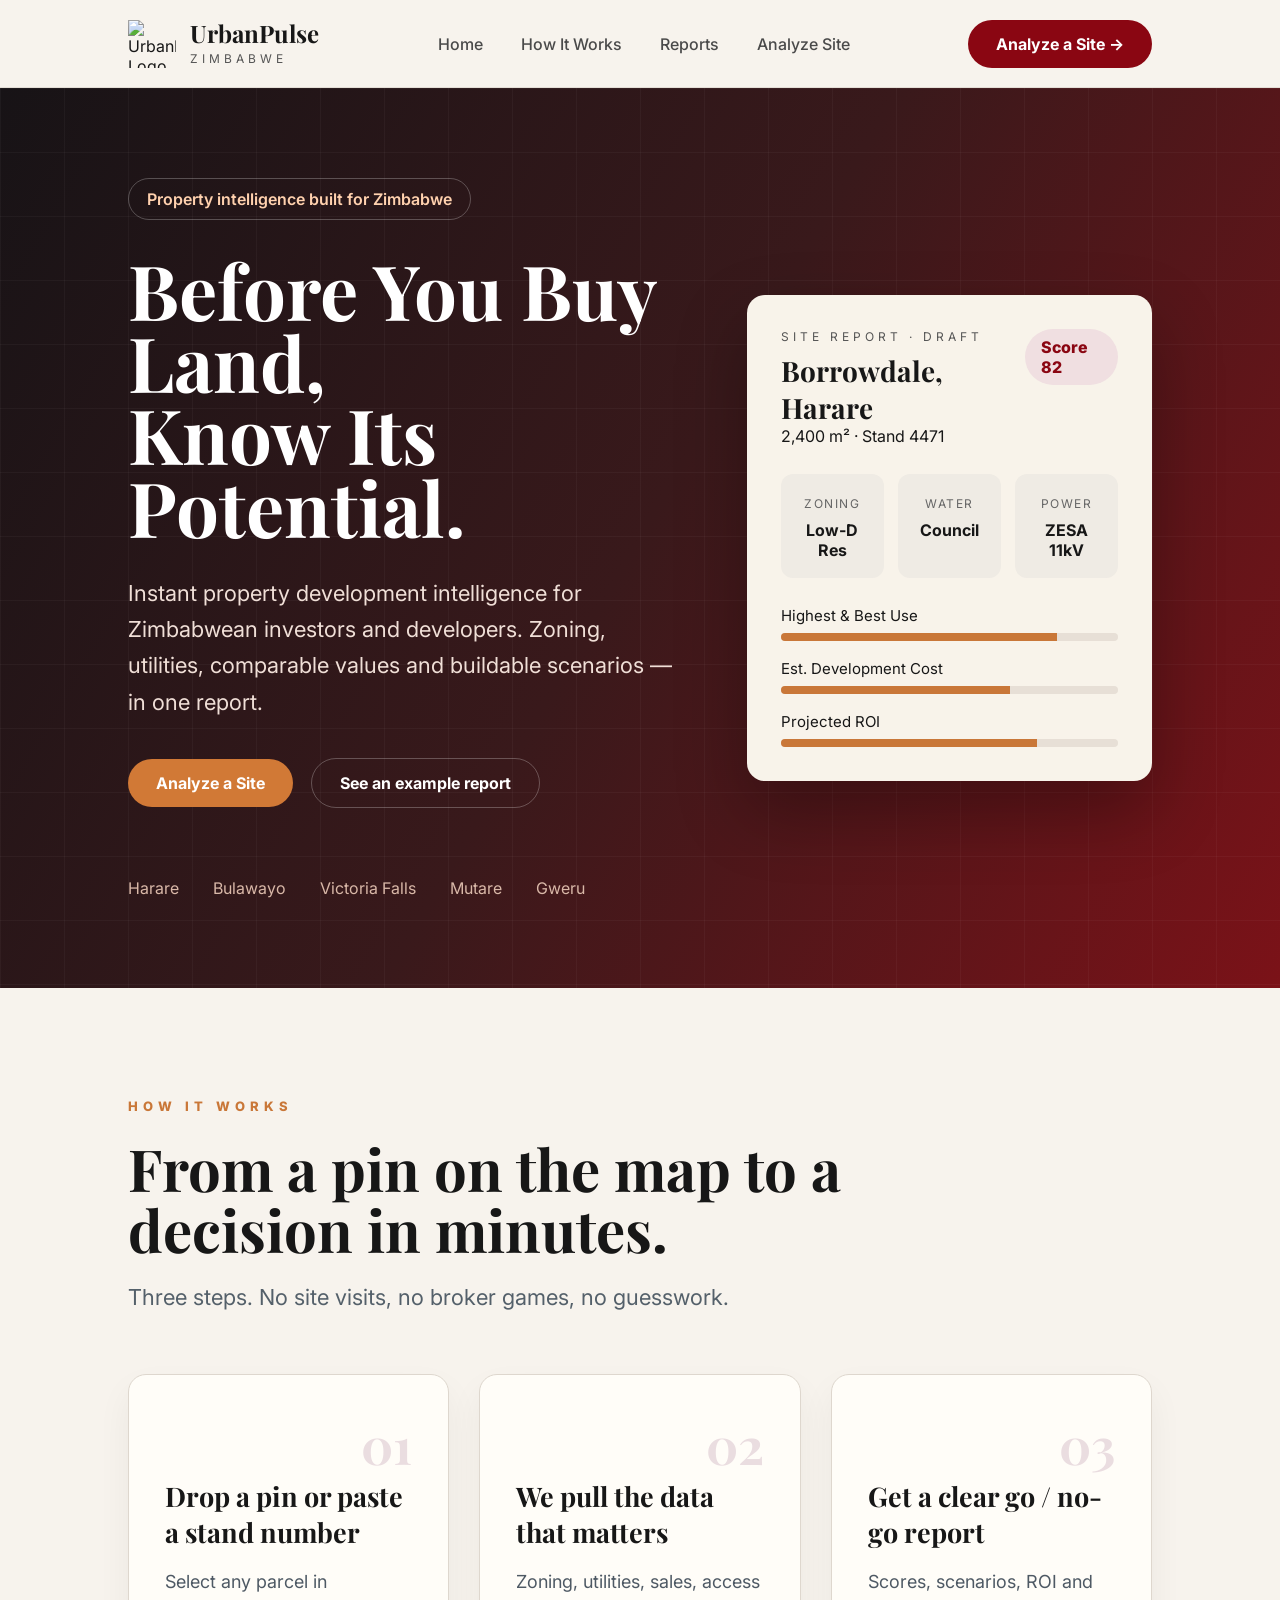
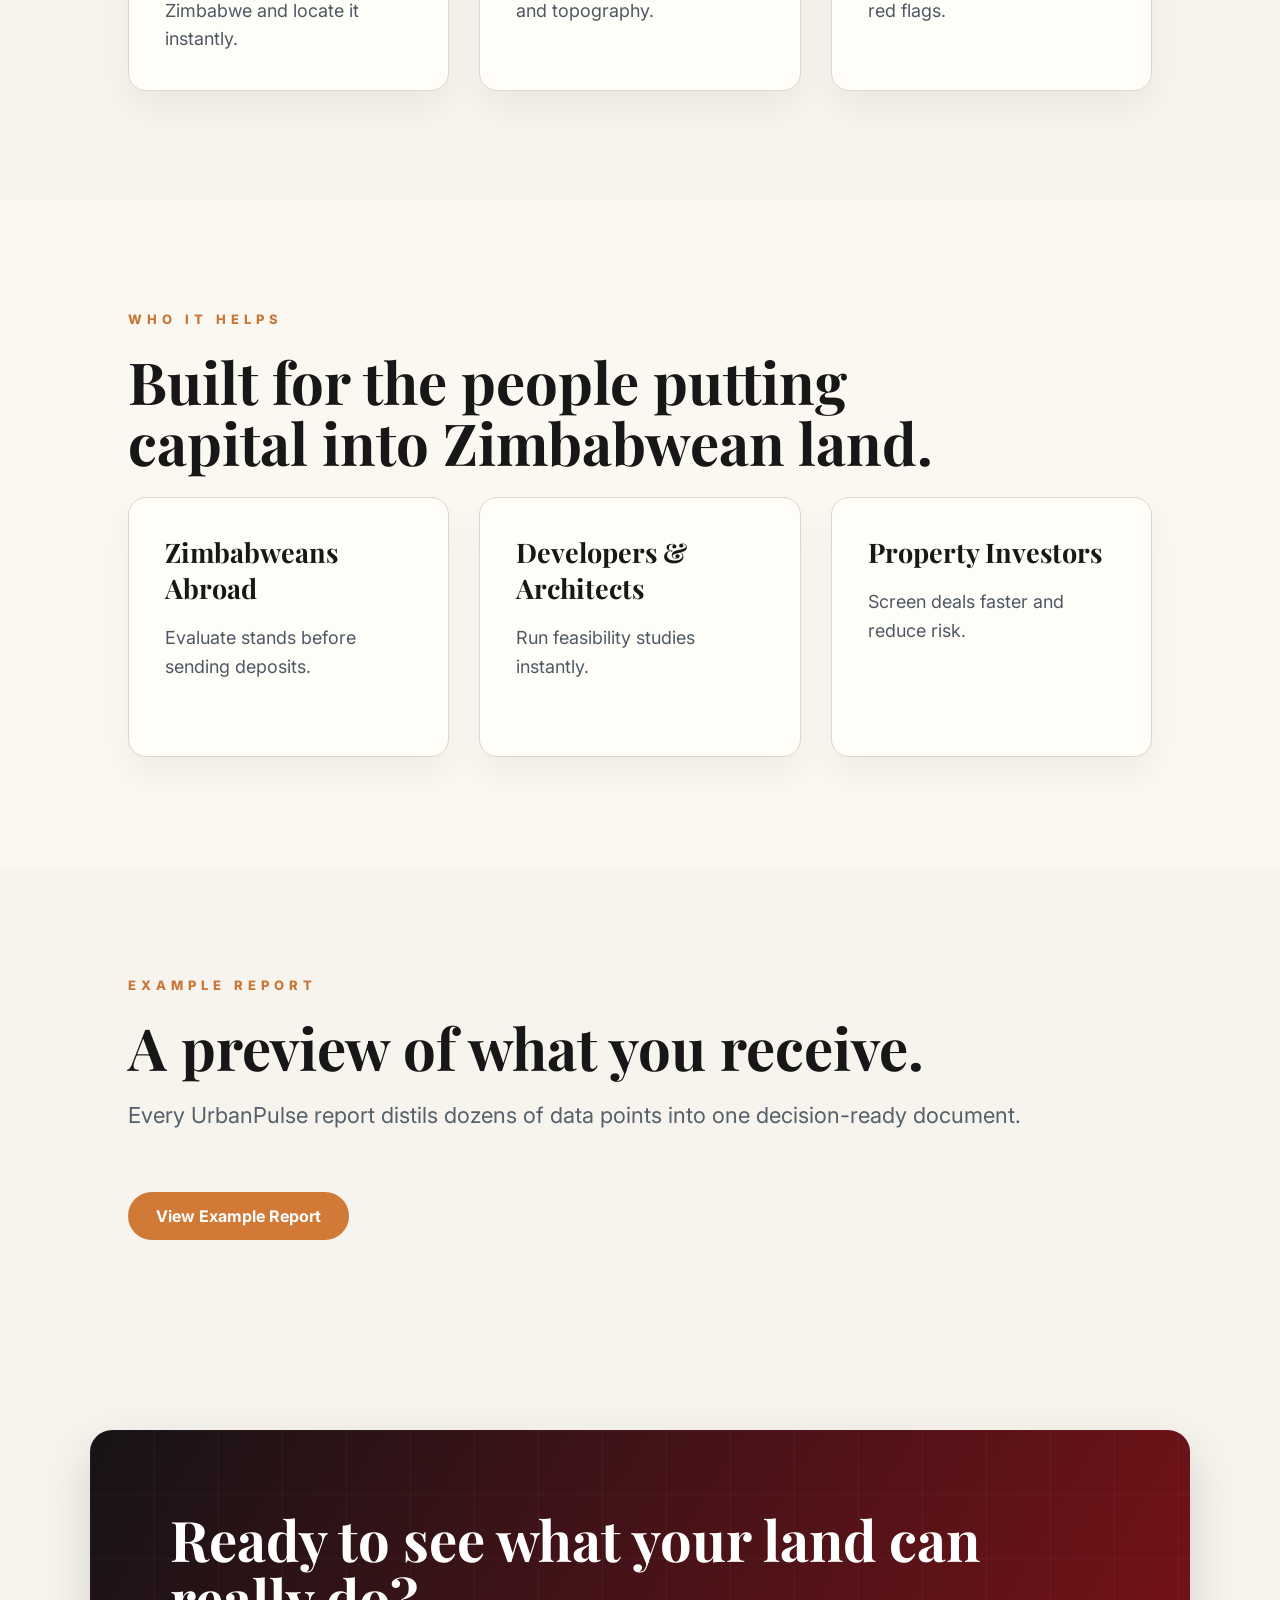
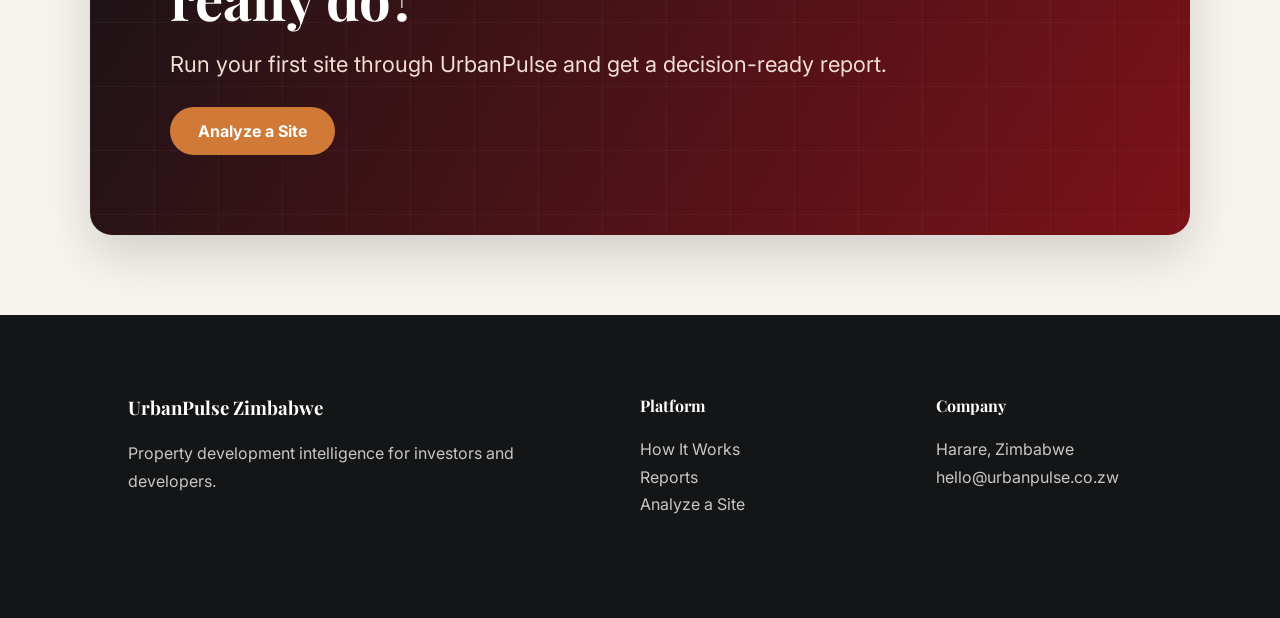
==== index.html @ c846ef74 "Add files via upload" ====
<!DOCTYPE html>
<html lang="en">

<head>
<meta charset="UTF-8">
<meta name="viewport" content="width=device-width, initial-scale=1.0">

<title>UrbanPulse Zimbabwe</title>

<link rel="stylesheet" href="style.css">

<link rel="preconnect" href="https://fonts.googleapis.com">
<link href="https://fonts.googleapis.com/css2?family=Playfair+Display:wght@600;700&family=Inter:wght@300;400;500;600&display=swap" rel="stylesheet">

</head>

<body>

<!-- NAVBAR -->

<header class="navbar">

<div class="logo-section">

<img src="images/urban pulse logo.png" alt="UrbanPulse Logo" class="logo">

<div>
<h2>UrbanPulse</h2>
<p>ZIMBABWE</p>
</div>

</div>

<nav>

<a href="#">Home</a>
<a href="#how-it-works">How It Works</a>
<a href="#report-preview">Reports</a>
<a href="analyze.html">Analyze Site</a>

</nav>

<a href="analyze.html" class="nav-button">
Analyze a Site →
</a>

</header>

<!-- HERO -->

<section class="hero">

<div class="hero-left">

<div class="badge">
Property intelligence built for Zimbabwe
</div>

<h1>
Before You Buy Land,<br>
Know Its Potential.
</h1>

<p>
Instant property development intelligence for Zimbabwean
investors and developers. Zoning, utilities, comparable values
and buildable scenarios — in one report.
</p>

<div class="hero-buttons">

<a href="analyze.html" class="primary-btn">
Analyze a Site
</a>

<a href="#report-preview" class="secondary-btn">
See an example report
</a>

</div>

<div class="cities">

<span>Harare</span>
<span>Bulawayo</span>
<span>Victoria Falls</span>
<span>Mutare</span>
<span>Gweru</span>

</div>

</div>

<div class="hero-right">

<div class="preview-card">

<div class="card-top">

<div>
<p class="small-title">SITE REPORT · DRAFT</p>
<h3>Borrowdale, Harare</h3>
<p>2,400 m² · Stand 4471</p>
</div>

<div class="score-pill">
Score 82
</div>

</div>

<div class="metrics">

<div class="metric">
<span>ZONING</span>
<h4>Low-D Res</h4>
</div>

<div class="metric">
<span>WATER</span>
<h4>Council</h4>
</div>

<div class="metric">
<span>POWER</span>
<h4>ZESA 11kV</h4>
</div>

</div>

<div class="progress-item">
<p>Highest & Best Use</p>
<div class="bar"><div class="fill"></div></div>
</div>

<div class="progress-item">
<p>Est. Development Cost</p>
<div class="bar"><div class="fill fill2"></div></div>
</div>

<div class="progress-item">
<p>Projected ROI</p>
<div class="bar"><div class="fill fill3"></div></div>
</div>

</div>

</div>

</section>

<!-- HOW IT WORKS -->

<section id="how-it-works" class="section">

<p class="section-label">
HOW IT WORKS
</p>

<h2>
From a pin on the map to a decision in minutes.
</h2>

<p class="section-subtitle">
Three steps. No site visits, no broker games, no guesswork.
</p>

<div class="three-cards">

<div class="info-card">
<h3>01</h3>
<h4>Drop a pin or paste a stand number</h4>
<p>Select any parcel in Zimbabwe and locate it instantly.</p>
</div>

<div class="info-card">
<h3>02</h3>
<h4>We pull the data that matters</h4>
<p>Zoning, utilities, sales, access and topography.</p>
</div>

<div class="info-card">
<h3>03</h3>
<h4>Get a clear go / no-go report</h4>
<p>Scores, scenarios, ROI and red flags.</p>
</div>

</div>

</section>

<!-- WHO IT HELPS -->

<section class="section light">

<p class="section-label">
WHO IT HELPS
</p>

<h2>
Built for the people putting capital into Zimbabwean land.
</h2>

<div class="three-cards">

<div class="info-card">
<h4>Zimbabweans Abroad</h4>
<p>Evaluate stands before sending deposits.</p>
</div>

<div class="info-card">
<h4>Developers & Architects</h4>
<p>Run feasibility studies instantly.</p>
</div>

<div class="info-card">
<h4>Property Investors</h4>
<p>Screen deals faster and reduce risk.</p>
</div>

</div>

</section>

<!-- REPORT PREVIEW -->

<section id="report-preview" class="section">

<p class="section-label">
EXAMPLE REPORT
</p>

<h2>
A preview of what you receive.
</h2>

<p class="section-subtitle">
Every UrbanPulse report distils dozens of data points into one decision-ready document.
</p>

<a href="report.html" class="primary-btn">
View Example Report
</a>

</section>

<!-- CTA -->

<section class="cta">

<h2>
Ready to see what your land can really do?
</h2>

<p>
Run your first site through UrbanPulse and get a decision-ready report.
</p>

<a href="analyze.html" class="primary-btn">
Analyze a Site
</a>

</section>

<!-- FOOTER -->

<footer>

<div class="footer-content">

<div>

<h3>UrbanPulse Zimbabwe</h3>

<p>
Property development intelligence for investors and developers.
</p>

</div>

<div>

<h4>Platform</h4>

<p>How It Works</p>
<p>Reports</p>
<p>Analyze a Site</p>

</div>

<div>

<h4>Company</h4>

<p>Harare, Zimbabwe</p>
<p>hello@urbanpulse.co.zw</p>

</div>

</div>

</footer>

</body>
</html>
---- style.css ----
*{
  margin:0;
  padding:0;
  box-sizing:border-box;
}

body{
  background:#f7f3ed;
  color:#171717;
  font-family:"Inter", Arial, sans-serif;
}

h1,h2,h3,h4{
  font-family:"Playfair Display", Georgia, serif;
}

.navbar{
  height:88px;
  padding:0 10%;
  display:flex;
  align-items:center;
  justify-content:space-between;
  background:#f7f3ed;
  border-bottom:1px solid #e4ded6;
  position:sticky;
  top:0;
  z-index:50;
}

.logo-section{
  display:flex;
  align-items:center;
  gap:14px;
}

.logo{
  width:48px;
  height:48px;
  object-fit:contain;
}

.logo-section h2{
  font-size:24px;
  line-height:1;
}

.logo-section p{
  font-size:12px;
  letter-spacing:4px;
  color:#555;
  margin-top:6px;
}

nav{
  display:flex;
  gap:38px;
}

nav a{
  text-decoration:none;
  color:#4a4a4a;
  font-weight:500;
}

.nav-button,
.primary-btn{
  background:#8a0612;
  color:white;
  padding:14px 28px;
  border-radius:999px;
  text-decoration:none;
  font-weight:700;
  display:inline-block;
}

.hero{
  min-height:760px;
  padding:90px 10%;
  display:grid;
  grid-template-columns:1.15fr 0.85fr;
  gap:70px;
  align-items:center;
  color:white;
  background-image:
    linear-gradient(rgba(255,255,255,0.035) 1px, transparent 1px),
    linear-gradient(90deg, rgba(255,255,255,0.035) 1px, transparent 1px),
    linear-gradient(120deg,#171316,#39191b,#7b1218);
  background-size:64px 64px,64px 64px,cover;
}

.badge{
  display:inline-block;
  padding:10px 18px;
  border:1px solid rgba(255,255,255,0.25);
  border-radius:999px;
  color:#ffd1ae;
  font-weight:600;
  margin-bottom:34px;
}

.hero h1{
  font-size:76px;
  line-height:0.95;
  max-width:850px;
  margin-bottom:32px;
}

.hero h1 br + *{
  color:#e8b38e;
}

.hero-left > p{
  max-width:700px;
  font-size:22px;
  line-height:1.65;
  color:#f0dfd7;
}

.hero-buttons{
  margin-top:38px;
  display:flex;
  gap:18px;
  align-items:center;
}

.primary-btn{
  background:#d17936;
}

.secondary-btn{
  color:white;
  padding:14px 28px;
  border-radius:999px;
  border:1px solid rgba(255,255,255,0.25);
  text-decoration:none;
  font-weight:700;
}

.cities{
  margin-top:70px;
  display:flex;
  gap:34px;
  color:#d9b8a8;
}

.preview-card{
  background:#f8f3ea;
  color:#171717;
  border-radius:18px;
  padding:34px;
  box-shadow:0 30px 70px rgba(0,0,0,0.3);
}

.card-top{
  display:flex;
  justify-content:space-between;
  gap:20px;
  margin-bottom:28px;
}

.small-title{
  font-size:12px;
  letter-spacing:4px;
  color:#555;
  margin-bottom:8px;
}

.card-top h3{
  font-size:28px;
}

.score-pill{
  background:#f0dfe1;
  color:#8a0612;
  padding:8px 16px;
  border-radius:999px;
  font-weight:800;
  height:max-content;
}

.metrics{
  display:grid;
  grid-template-columns:repeat(3,1fr);
  gap:14px;
  margin-bottom:28px;
}

.metric{
  background:#efebe4;
  padding:18px;
  border-radius:12px;
  text-align:center;
}

.metric span{
  font-size:12px;
  letter-spacing:1.5px;
  color:#666;
}

.metric h4{
  margin-top:8px;
  font-family:Inter, Arial, sans-serif;
}

.progress-item{
  margin-top:18px;
}

.progress-item p{
  font-size:15px;
  margin-bottom:8px;
}

.bar{
  height:8px;
  border-radius:999px;
  background:#e7dfd6;
  overflow:hidden;
}

.fill{
  height:100%;
  width:82%;
  background:#c97738;
}

.fill2{
  width:68%;
}

.fill3{
  width:76%;
}

.section{
  padding:110px 10%;
  background:#f7f3ed;
}

.section-label{
  letter-spacing:5px;
  font-size:13px;
  color:#c97738;
  font-weight:800;
  margin-bottom:24px;
}

.section h2{
  font-size:58px;
  line-height:1.05;
  max-width:850px;
  margin-bottom:24px;
}

.section-subtitle{
  font-size:22px;
  color:#54606a;
  margin-bottom:64px;
}

.three-cards{
  display:grid;
  grid-template-columns:repeat(3,1fr);
  gap:30px;
}

.info-card{
  background:#fffdf8;
  border:1px solid #ded7ce;
  border-radius:18px;
  padding:36px;
  min-height:260px;
  box-shadow:0 16px 35px rgba(0,0,0,0.05);
}

.info-card h3{
  font-size:50px;
  color:#eadde0;
  text-align:right;
}

.info-card h4{
  font-size:27px;
  margin-bottom:18px;
}

.info-card p{
  font-size:18px;
  line-height:1.6;
  color:#4e5964;
}

.light{
  background:#fbf8f2;
}

.cta{
  margin:80px auto;
  max-width:1100px;
  padding:80px;
  border-radius:22px;
  color:white;
  background-image:
    linear-gradient(rgba(255,255,255,0.035) 1px, transparent 1px),
    linear-gradient(90deg, rgba(255,255,255,0.035) 1px, transparent 1px),
    linear-gradient(120deg,#171316,#7b1218);
  background-size:64px 64px,64px 64px,cover;
  box-shadow:0 20px 50px rgba(0,0,0,0.15);
}

.cta h2{
  font-size:56px;
  line-height:1.05;
  margin-bottom:24px;
}

.cta p{
  font-size:22px;
  margin-bottom:30px;
  color:#f1ded5;
}

footer{
  background:#141516;
  color:white;
  padding:80px 10% 40px;
}

.footer-content{
  display:grid;
  grid-template-columns:2fr 1fr 1fr;
  gap:80px;
  margin-bottom:60px;
}

footer h3,
footer h4{
  margin-bottom:20px;
}

footer p{
  color:#c7c7c7;
  line-height:1.7;
}

@media(max-width:900px){
  .navbar{
    height:auto;
    padding:18px 24px;
    flex-wrap:wrap;
    gap:18px;
  }

  nav{
    display:none;
  }

  .hero{
    grid-template-columns:1fr;
    padding:70px 24px;
  }

  .hero h1{
    font-size:48px;
  }

  .hero-left > p{
    font-size:18px;
  }

  .hero-buttons{
    flex-direction:column;
    align-items:flex-start;
  }

  .cities{
    flex-wrap:wrap;
    gap:16px;
  }

  .metrics,
  .three-cards,
  .footer-content{
    grid-template-columns:1fr;
  }

  .section{
    padding:80px 24px;
  }

  .section h2{
    font-size:42px;
  }

  .cta{
    margin:40px 24px;
    padding:50px 30px;
  }

  .cta h2{
    font-size:40px;
  }
}

.back-link{
  color:#333;
  text-decoration:none;
  font-weight:500;
}

.analyze-page{
  min-height:calc(100vh - 88px);
  background:#f7f3ed;
  padding:48px 10%;
}

.analyze-panel{
  display:grid;
  grid-template-columns:1.2fr 0.8fr;
  gap:36px;
  align-items:start;
}

.form-card,
.map-card{
  background:#fffdf8;
  border:1px solid #ded7ce;
  border-radius:20px;
  box-shadow:0 18px 40px rgba(0,0,0,0.06);
  overflow:hidden;
}

.form-card{
  padding:42px;
}

.form-card h1{
  font-size:34px;
  margin-bottom:12px;
}

.form-card > p{
  color:#56616b;
  font-size:17px;
  margin-bottom:34px;
}

.form-grid{
  display:grid;
  grid-template-columns:1fr 1fr;
  gap:24px;
}

.field{
  display:flex;
  flex-direction:column;
  gap:10px;
  margin-bottom:24px;
}

.field label{
  text-transform:uppercase;
  letter-spacing:4px;
  font-size:12px;
  color:#59616a;
  font-weight:800;
}

.field small{
  color:#6b7280;
  font-size:13px;
}

.field input,
.field select{
  height:54px;
  border-radius:10px;
  border:1px solid #d7d0c7;
  padding:0 16px;
  font-size:16px;
  background:#fbf8f2;
}

.type-buttons{
  display:grid;
  grid-template-columns:repeat(3,1fr);
  gap:12px;
}

.type-btn{
  height:52px;
  border-radius:10px;
  border:1px solid #d7d0c7;
  background:#fbf8f2;
  color:#222;
  font-weight:700;
  cursor:pointer;
}

.type-btn.active{
  background:#8a0612;
  color:white;
  border-color:#8a0612;
}

.form-actions{
  display:flex;
  align-items:center;
  gap:22px;
  margin-top:12px;
}

.primary-submit{
  background:#d17936;
  color:white;
  border:none;
  border-radius:999px;
  padding:18px 32px;
  font-size:17px;
  font-weight:800;
  cursor:pointer;
}

.form-actions span{
  color:#59616a;
}

.map-header{
  padding:28px 32px;
  display:flex;
  justify-content:space-between;
  align-items:start;
}

.map-header p{
  letter-spacing:5px;
  font-size:12px;
  color:#8a0612;
  margin-bottom:8px;
}

.map-header h2{
  font-size:24px;
}

.map-header span{
  background:#f0dfe1;
  color:#8a0612;
  padding:8px 16px;
  border-radius:999px;
  font-weight:800;
  font-size:12px;
}

.fake-map{
  height:620px;
  background-image:
    linear-gradient(rgba(255,255,255,0.04) 1px, transparent 1px),
    linear-gradient(90deg, rgba(255,255,255,0.04) 1px, transparent 1px),
    linear-gradient(120deg,#191a1c,#2b2321,#4c2a1d);
  background-size:48px 48px,48px 48px,cover;
  color:white;
  display:flex;
  flex-direction:column;
  align-items:center;
  justify-content:center;
  text-align:center;
}

.pin{
  width:58px;
  height:58px;
  background:#d17936;
  border-radius:50%;
  display:flex;
  align-items:center;
  justify-content:center;
  font-size:30px;
  margin-bottom:22px;
}

#map{
  height:620px;
  width:100%;
  border-radius:0 0 20px 20px;
}

@media(max-width:900px){
  .analyze-page{
    padding:30px 24px;
  }

  .analyze-panel{
    grid-template-columns:1fr;
  }

  .form-grid{
    grid-template-columns:1fr;
  }

  .type-buttons{
    grid-template-columns:1fr;
  }

  .form-actions{
    flex-direction:column;
    align-items:flex-start;
  }
}
.report-page{
  background:#f7f3ed;
  min-height:100vh;
}

.report-hero{
  padding:70px 10%;
  background-image:
    linear-gradient(rgba(255,255,255,0.035) 1px, transparent 1px),
    linear-gradient(90deg, rgba(255,255,255,0.035) 1px, transparent 1px),
    linear-gradient(120deg,#171316,#39191b,#7b1218);
  background-size:64px 64px,64px 64px,cover;
  color:white;
  display:flex;
  justify-content:space-between;
  align-items:center;
}

.report-hero h1{
  font-size:56px;
  margin:15px 0;
}

.report-meta{
  display:flex;
  gap:24px;
  color:#ead0c2;
}

.download-btn{
  background:#d17936;
  color:white;
  border:none;
  padding:16px 28px;
  border-radius:999px;
  font-weight:800;
  cursor:pointer;
}

.kpi-grid{
  padding:60px 10% 30px;
  display:grid;
  grid-template-columns:repeat(4,1fr);
  gap:22px;
}

.kpi-card{
  background:#fffdf8;
  border:1px solid #ded7ce;
  border-radius:16px;
  padding:28px;
  box-shadow:0 12px 28px rgba(0,0,0,0.06);
}

.kpi-card p,
.card-heading p{
  letter-spacing:3px;
  font-size:12px;
  color:#c97738;
  font-weight:800;
  text-transform:uppercase;
  margin-bottom:12px;
}

.kpi-card h2{
  font-size:28px;
  margin-bottom:8px;
}

.kpi-card span{
  color:#59616a;
}

.kpi-card.highlight{
  background:#8a0612;
  color:white;
}

.kpi-card.highlight p,
.kpi-card.highlight span{
  color:#f2c6b0;
}

.report-grid{
  padding:25px 10%;
  display:grid;
  grid-template-columns:1fr 1fr;
  gap:28px;
}

.report-card-large{
  background:#fffdf8;
  border:1px solid #ded7ce;
  border-radius:18px;
  padding:34px;
  box-shadow:0 14px 32px rgba(0,0,0,0.06);
}

.card-heading h2{
  font-size:30px;
  margin-bottom:28px;
}

.yield-grid{
  display:grid;
  grid-template-columns:repeat(3,1fr);
  gap:16px;
}

.yield-grid div{
  background:#f3eee7;
  border-radius:14px;
  padding:22px;
  text-align:center;
}

.yield-grid span{
  font-size:12px;
  letter-spacing:2px;
  text-transform:uppercase;
  color:#59616a;
}

.yield-grid h3{
  font-size:38px;
  color:#8a0612;
  margin:12px 0 4px;
}

.readiness-list{
  display:grid;
  gap:18px;
}

.readiness-list div{
  display:flex;
  justify-content:space-between;
  padding-bottom:14px;
  border-bottom:1px solid #e3ddd5;
}

.readiness-list span{
  color:#59616a;
}

.report-list{
  padding-left:20px;
  display:grid;
  gap:14px;
  line-height:1.6;
}

.report-list li::marker{
  color:#c97738;
}

.warning li::marker{
  color:#8a0612;
}

.recommendation-card{
  margin:35px 10% 90px;
  background:#141516;
  color:white;
  border-radius:20px;
  padding:42px;
  box-shadow:0 16px 35px rgba(0,0,0,0.15);
}

.recommendation-card h2{
  font-size:36px;
  margin-bottom:18px;
}

.recommendation-card p{
  color:#e7ddd6;
  line-height:1.7;
  font-size:18px;
}

.disclaimer{
  margin-top:28px;
  padding:18px;
  border-radius:12px;
  background:rgba(255,255,255,0.08);
  color:#cfcfcf;
  line-height:1.6;
}

@media(max-width:900px){
  .report-hero{
    padding:50px 24px;
    flex-direction:column;
    align-items:flex-start;
    gap:24px;
  }

  .report-hero h1{
    font-size:42px;
  }

  .report-meta{
    flex-direction:column;
    gap:8px;
  }

  .kpi-grid,
  .report-grid{
    grid-template-columns:1fr;
    padding-left:24px;
    padding-right:24px;
  }

  .yield-grid{
    grid-template-columns:1fr;
  }

  .recommendation-card{
    margin:30px 24px 70px;
  }
}
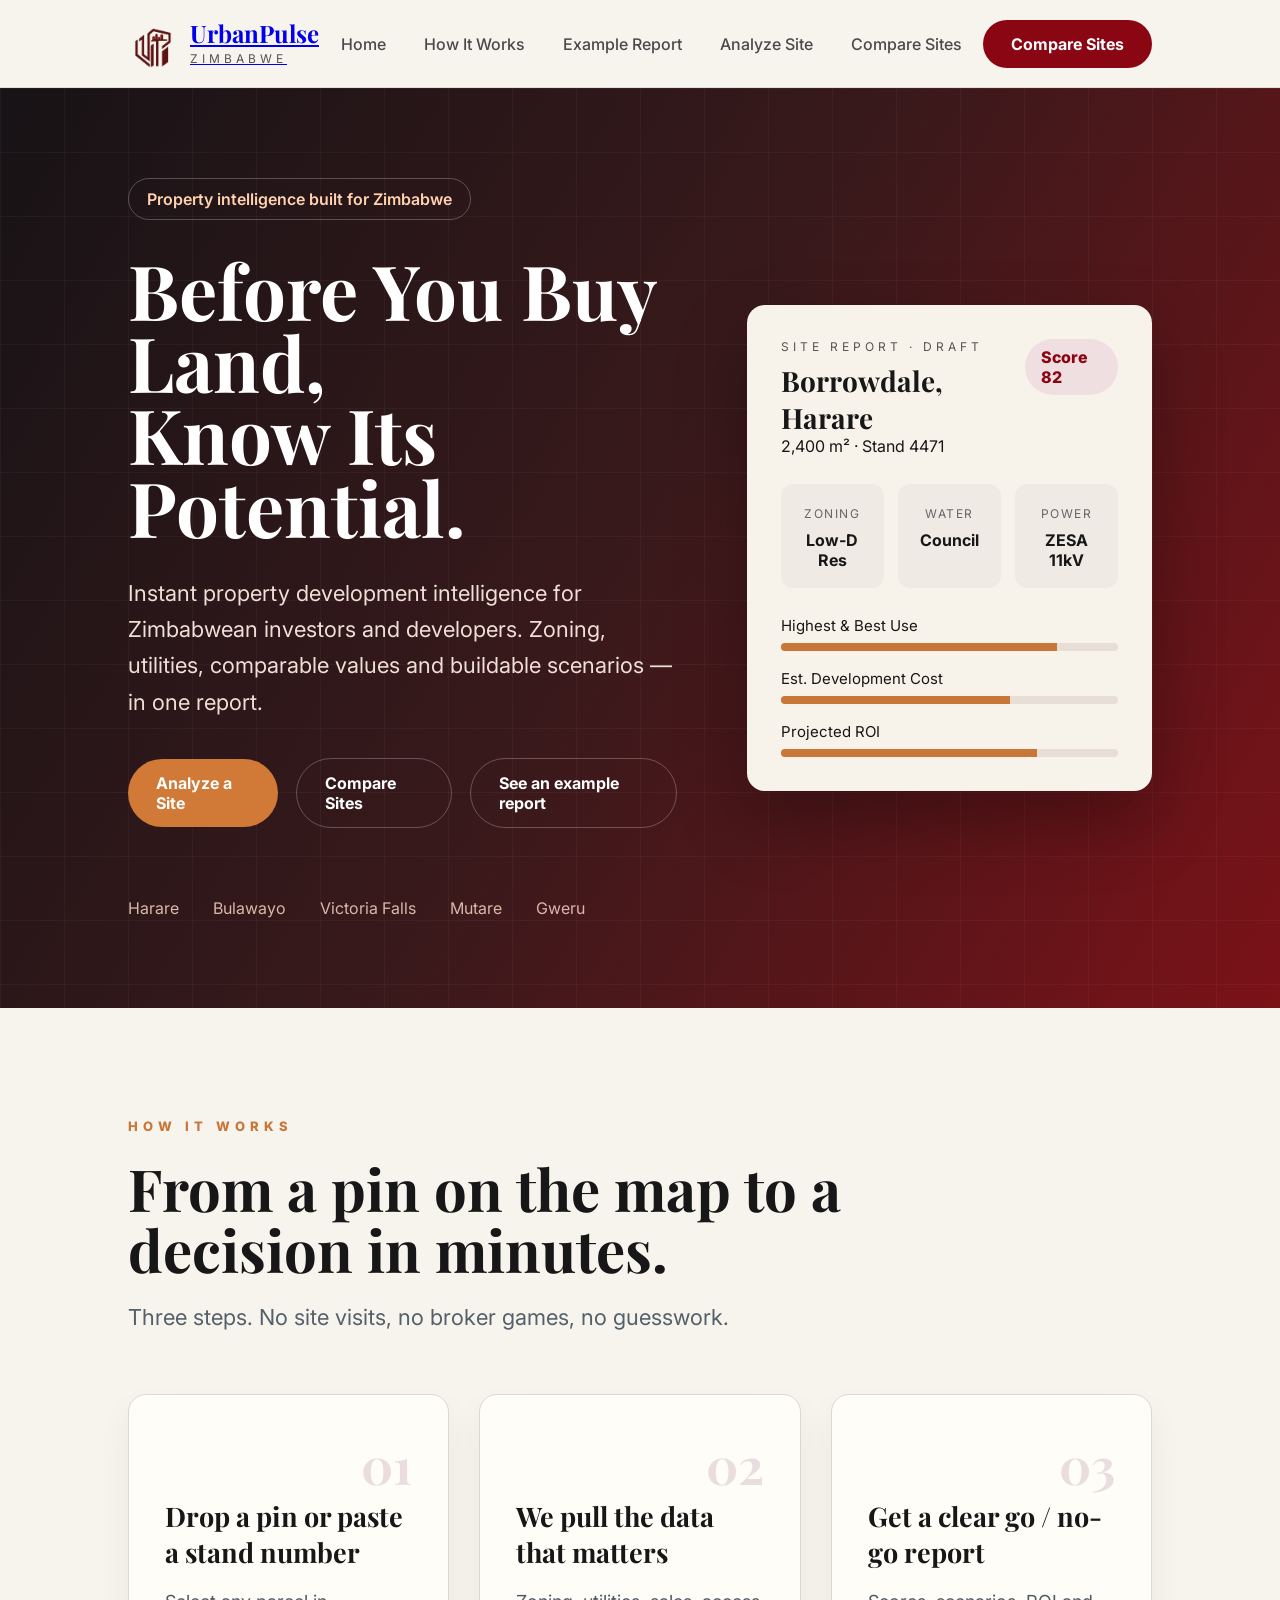
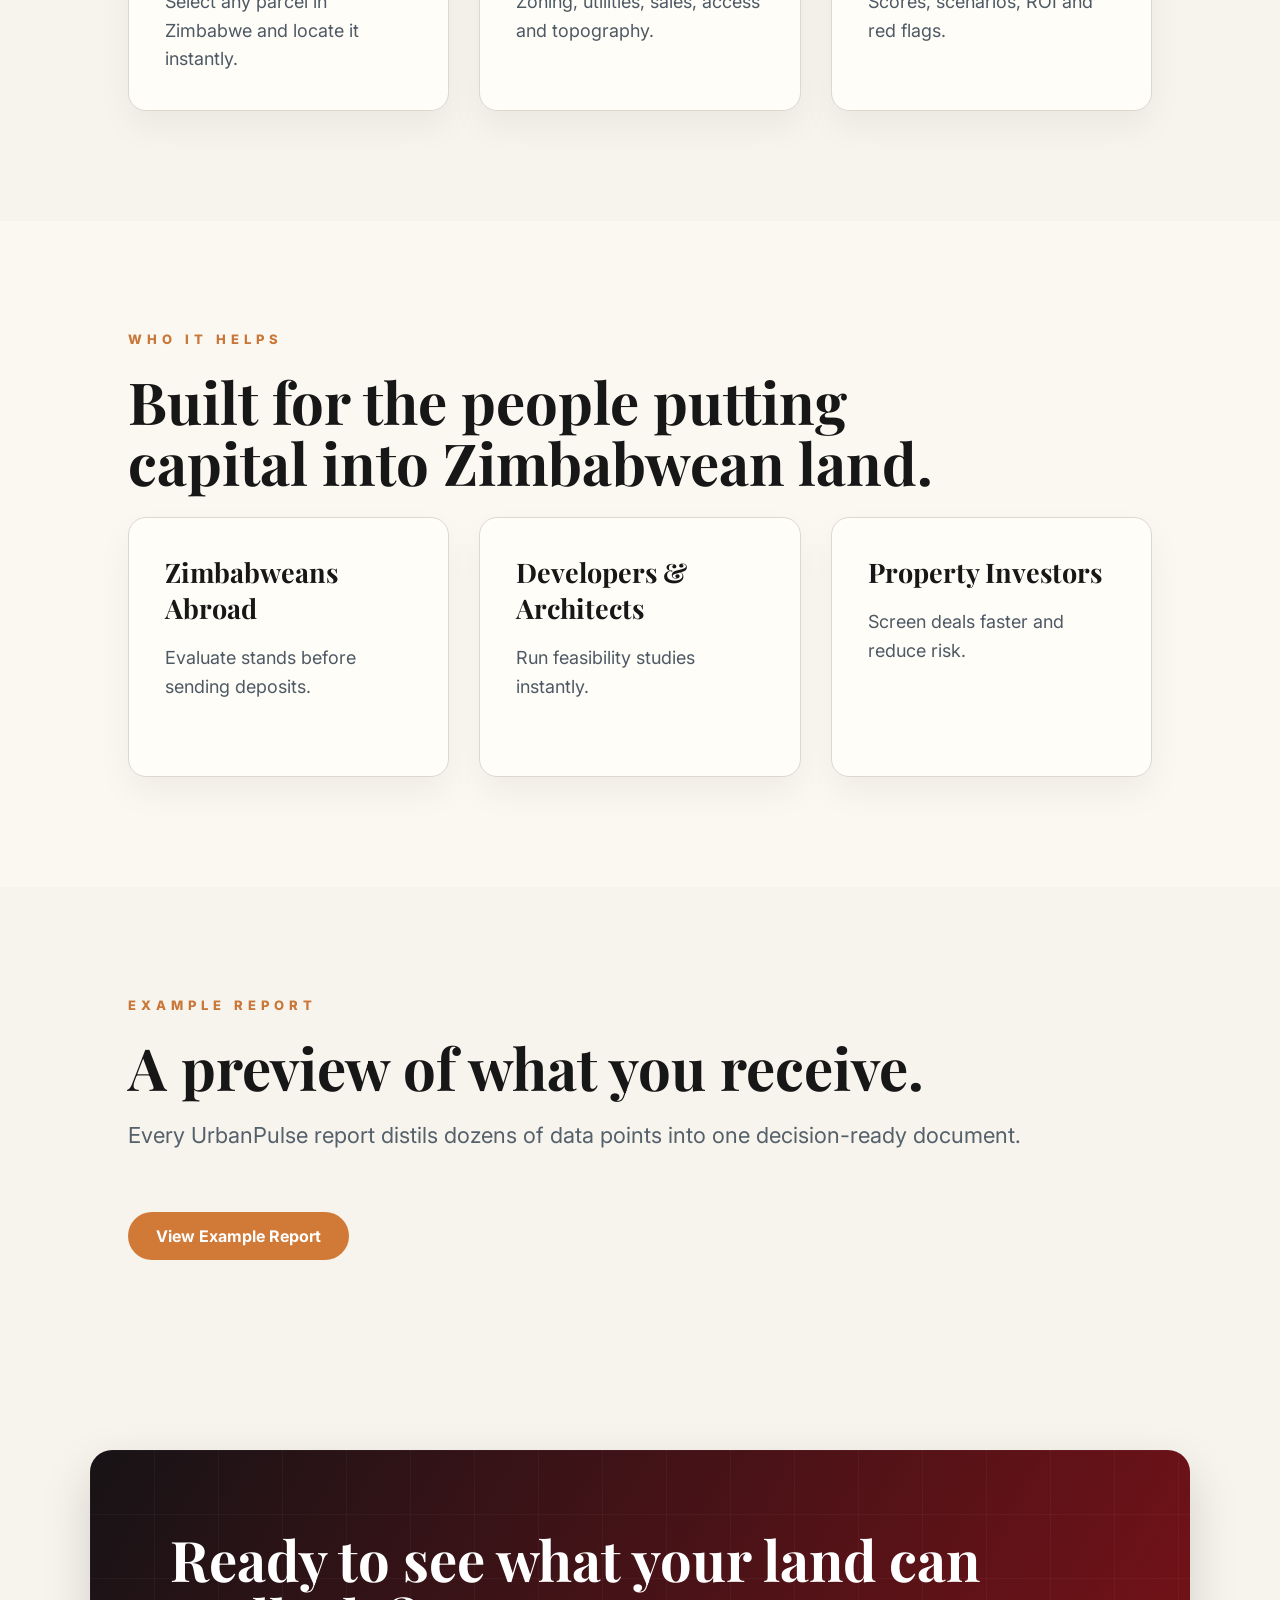
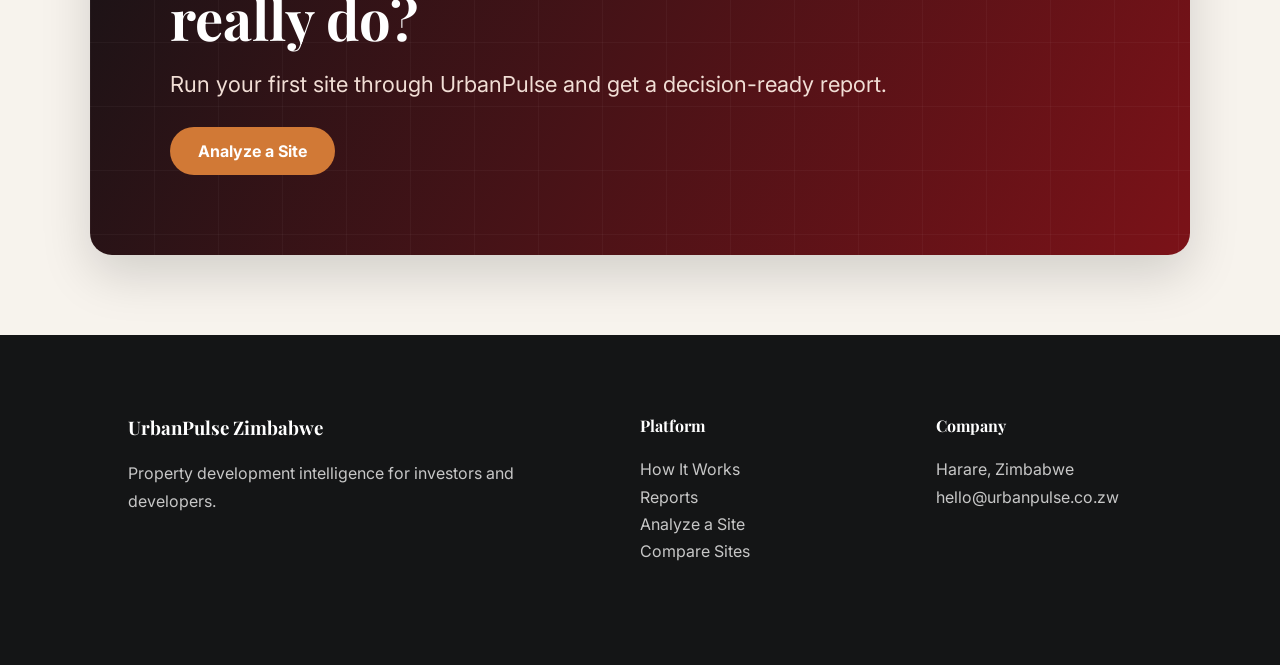
==== commit 84e12451: "Add Compare Sites link and update hero buttons Updated the index.html file to include a new navigati" ====
--- a/index.html
+++ b/index.html
@@ -20,6 +20,8 @@
 
 <header class="navbar">
 
+<a href="index.html" class="logo-link">
+
 <div class="logo-section">
 
 <img src="images/urban pulse logo.png" alt="UrbanPulse Logo" class="logo">
@@ -31,17 +33,19 @@
 
 </div>
 
+</a>
+
 <nav>
 
 <a href="#">Home</a>
 <a href="#how-it-works">How It Works</a>
-<a href="#report-preview">Reports</a>
+<a href="report.html">Example Report</a>
 <a href="analyze.html">Analyze Site</a>
-
+<a href="compare.html">Compare Sites</a>
 </nav>
 
-<a href="analyze.html" class="nav-button">
-Analyze a Site →
+<a href="compare.html" class="nav-button">
+Compare Sites
 </a>
 
 </header>
@@ -71,6 +75,10 @@
 
 <a href="analyze.html" class="primary-btn">
 Analyze a Site
+</a>
+
+<a href="compare.html" class="secondary-btn">
+Compare Sites
 </a>
 
 <a href="#report-preview" class="secondary-btn">
@@ -285,6 +293,7 @@
 <p>How It Works</p>
 <p>Reports</p>
 <p>Analyze a Site</p>
+<p>Compare Sites</p>
 
 </div>
 
@@ -302,4 +311,4 @@
 </footer>
 
 </body>
-</html>+</html>
